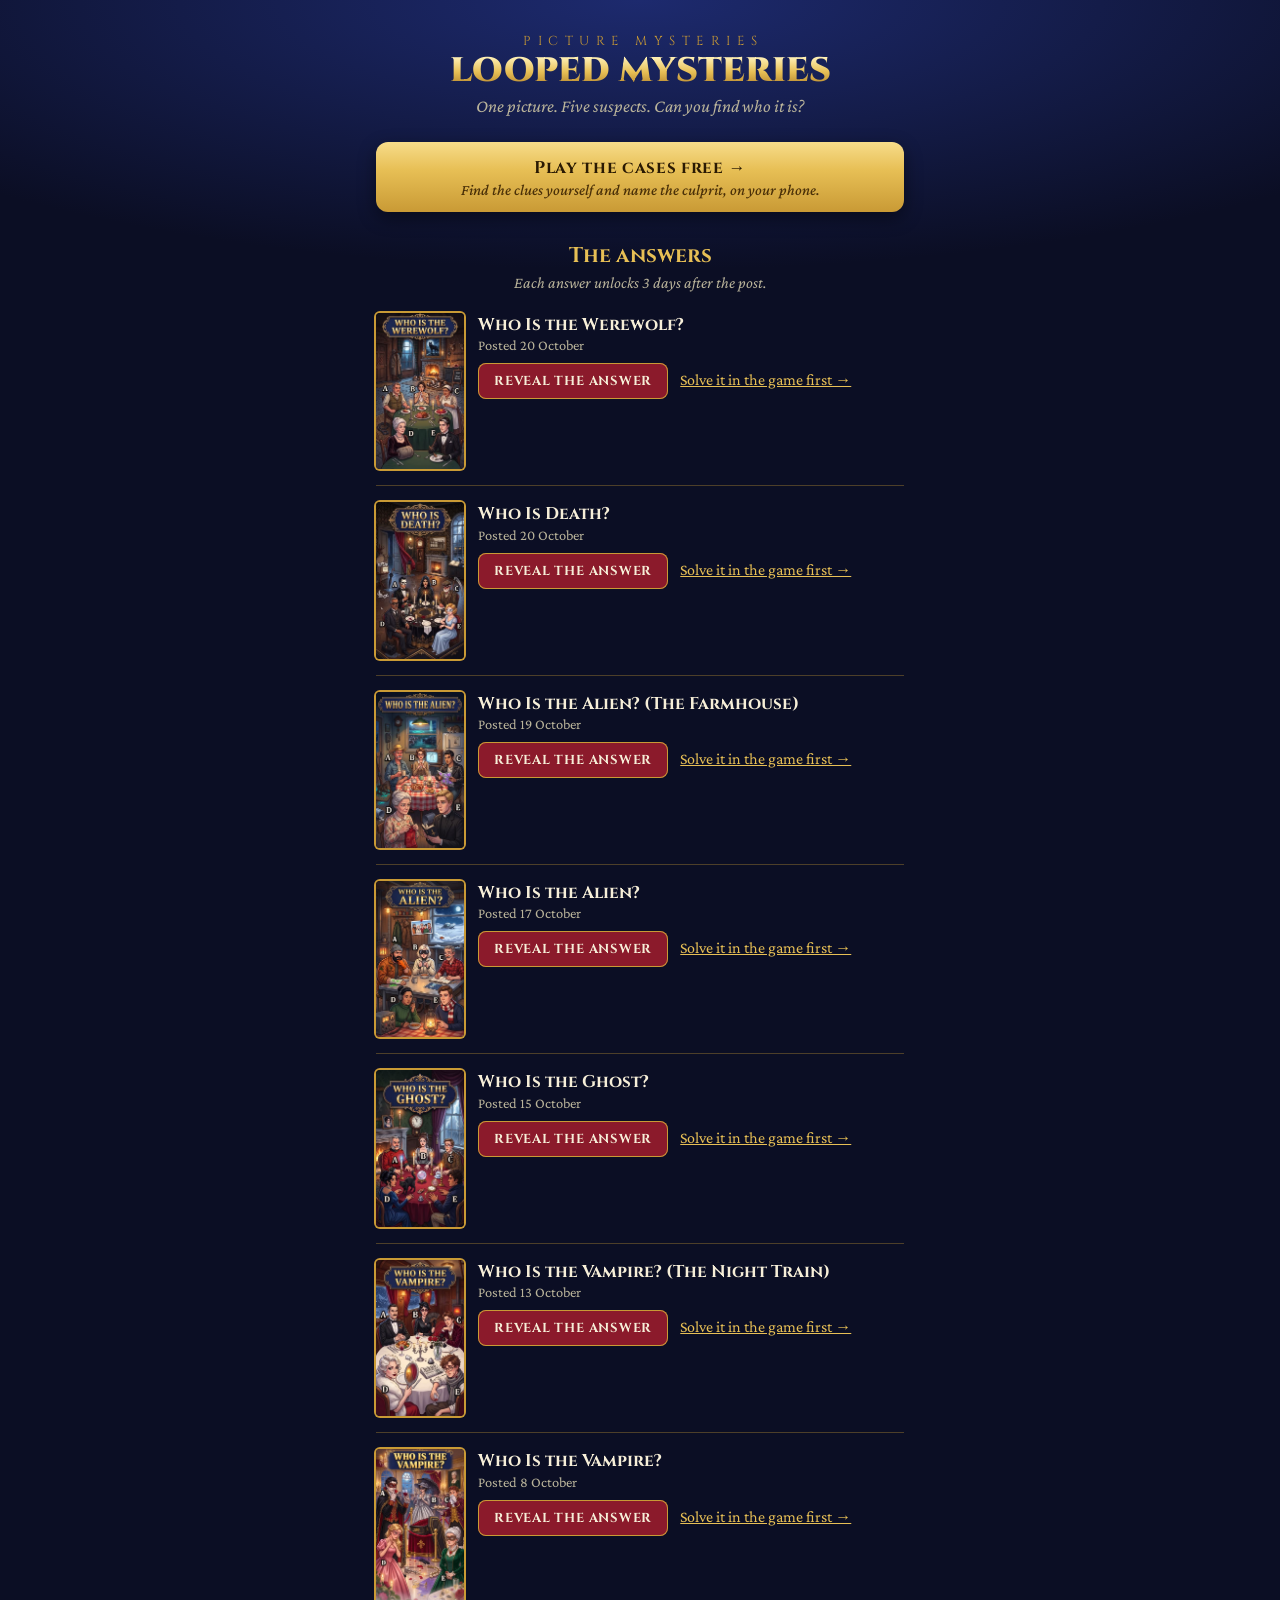
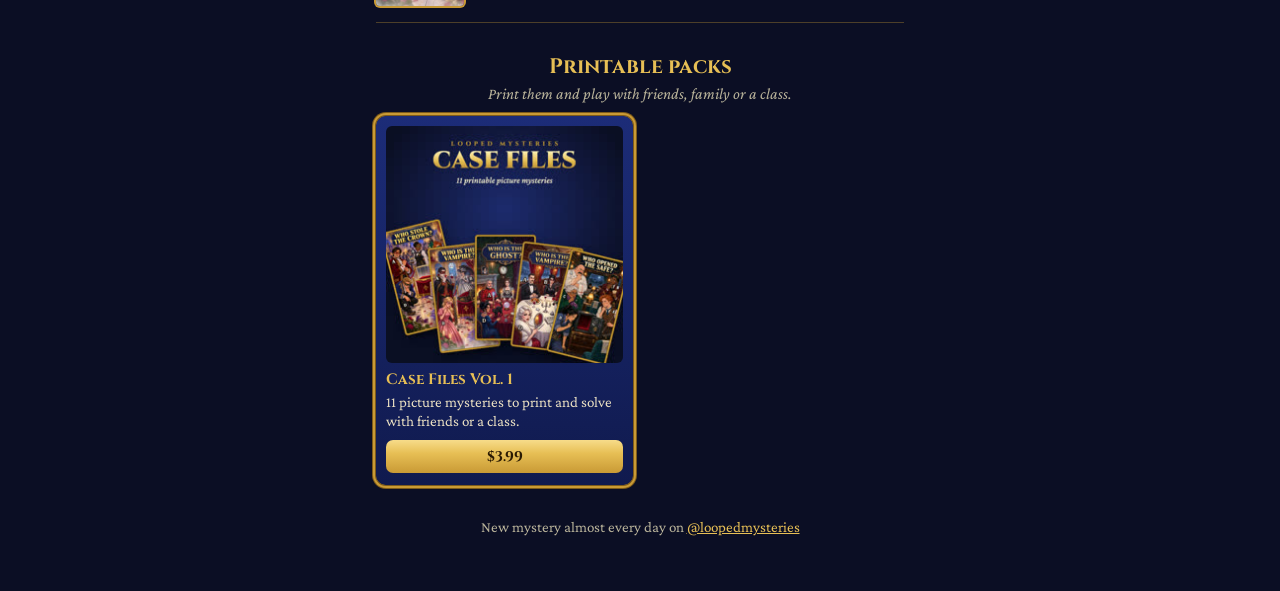
==== index.html @ ad39ccb7 "Looped Mysteries site on its own domain Co-Authored-By: Claude Opus 5.5 <noreply@anthropic.com>" ====
<!doctype html>
<html lang="en">
<head>
<meta charset="utf-8" />
<meta name="viewport" content="width=device-width, initial-scale=1" />
<title>Looped Mysteries</title>
<meta name="description" content="Play the Looped Mysteries picture puzzles free on your phone, and check the answers to every case from Instagram." />
<meta name="theme-color" content="#0b0e24" />
<link rel="preconnect" href="https://fonts.googleapis.com" />
<link rel="preconnect" href="https://fonts.gstatic.com" crossorigin />
<link href="https://fonts.googleapis.com/css2?family=Cinzel:wght@700;900&family=Crimson+Pro:ital,wght@0,500;0,700;1,500&display=swap" rel="stylesheet" />
<style>
:root { --gold: #e7bf55; --gold-mid: #c99a35; --gold-deep: #7d5a1a; --ink: #0b0e24; --text: #f6eed8; --muted: #b9b39a; --wine: #8b1a2b; }
* { box-sizing: border-box; }
body { margin: 0; background: radial-gradient(ellipse 120% 50% at 50% 0%, #1d2a6e 0%, var(--ink) 60%) fixed, var(--ink);
  color: var(--text); font-family: 'Crimson Pro', Georgia, serif; font-size: 18px; }
main { max-width: 560px; margin: 0 auto; padding: 32px 16px 56px; }
.display { font-family: 'Cinzel', Georgia, serif; }
header { text-align: center; margin-bottom: 26px; }
header .kicker { font-size: 13px; letter-spacing: 0.5em; padding-left: 0.5em; color: var(--gold-mid); }
header h1 { margin: 4px 0 6px; font-size: 34px; font-weight: 900; line-height: 1.05;
  background: linear-gradient(180deg, #fff1b8 8%, var(--gold) 50%, #b0802a 92%); -webkit-background-clip: text; background-clip: text; color: transparent; }
header p { margin: 0; color: var(--muted); font-style: italic; }
section h2.title { margin: 30px 0 4px; text-align: center; font-family: 'Cinzel', Georgia, serif; font-size: 21px; color: var(--gold); }
section .lead { margin: 0 0 6px; text-align: center; color: var(--muted); font-style: italic; font-size: 16px; }
.packs { display: grid; grid-template-columns: 1fr 1fr; gap: 14px; margin-top: 14px; }
.pack { display: flex; flex-direction: column; padding: 10px 10px 12px; border-radius: 10px; text-decoration: none; color: var(--text);
  background: linear-gradient(180deg, #1c2c78, #101a4e); box-shadow: 0 0 0 1px var(--gold-deep), 0 0 0 3px var(--gold-mid), 0 0 0 4px var(--gold-deep); }
.pack img { width: 100%; aspect-ratio: 1; object-fit: cover; border-radius: 6px; margin-bottom: 8px; }
.pack b { font-family: 'Cinzel', Georgia, serif; font-size: 15px; line-height: 1.2; color: var(--gold); }
.pack span { flex: 1; margin: 4px 0 10px; font-size: 15px; line-height: 1.25; color: #e9dfc2; }
.pack .go { flex: none; margin: 0; padding: 7px 0; border-radius: 7px; text-align: center; background: linear-gradient(180deg, #f7dc8a, var(--gold) 40%, var(--gold-mid));
  color: #2a1a03; font-family: 'Cinzel', Georgia, serif; font-weight: 700; font-size: 14px; }
.solve { display: inline-block; margin-left: 12px; color: var(--gold); font-size: 16px; }
.play { display: block; margin: 0 0 22px; padding: 14px 18px; border-radius: 12px; text-align: center; text-decoration: none;
  background: linear-gradient(180deg, #f7dc8a, var(--gold) 40%, var(--gold-mid)); color: #2a1a03;
  font-family: 'Cinzel', Georgia, serif; font-weight: 700; font-size: 17px; letter-spacing: 0.04em; box-shadow: 0 6px 18px rgba(0,0,0,0.45); }
.play span { display: block; margin-top: 2px; font-family: 'Crimson Pro', Georgia, serif; font-weight: 500; font-style: italic; font-size: 15.5px; letter-spacing: 0; color: #4a3008; }
.cta-free { display: block; margin: 14px 0 0; text-align: center; color: var(--gold); font-size: 16.5px; }
.more { display: inline-block; margin-top: 8px; color: var(--gold); font-size: 16px; }
.case { display: grid; grid-template-columns: 88px minmax(0, 1fr); gap: 14px; padding: 16px 0; border-bottom: 1px solid rgba(201,154,53,0.35); }
.case img { width: 88px; aspect-ratio: 9 / 16; object-fit: cover; border-radius: 4px; box-shadow: 0 0 0 2px var(--gold-mid); }
.case h2 { margin: 2px 0 2px; font-family: 'Cinzel', Georgia, serif; font-size: 17px; line-height: 1.2; }
.case .date { color: var(--muted); font-size: 14.5px; margin-bottom: 10px; }
.reveal { padding: 9px 16px; border: 0; border-radius: 8px; cursor: pointer; background: var(--wine); color: var(--text);
  box-shadow: inset 0 0 0 1px var(--gold-mid); font-family: 'Cinzel', Georgia, serif; font-weight: 700; font-size: 13px; letter-spacing: 0.06em; }
.locked { color: var(--muted); font-style: italic; font-size: 16px; }
.reveal.early { display: inline-block; margin-top: 10px; padding: 10px 16px; text-decoration: none; color: #1a1206;
  background: linear-gradient(180deg, #f7dc8a 0%, var(--gold) 45%, var(--gold-mid) 100%); box-shadow: 0 4px 12px rgba(0,0,0,0.4); }
.reveal.early small { display: block; margin-top: 3px; font-family: 'Crimson Pro', Georgia, serif; font-weight: 500; font-style: italic;
  font-size: 14px; letter-spacing: 0; text-transform: none; color: #3a2a10; }
.answer { font-size: 17px; line-height: 1.4; }
.answer b { font-family: 'Cinzel', Georgia, serif; color: var(--gold); }
footer { margin-top: 34px; text-align: center; color: var(--muted); font-size: 15px; }
footer a { color: var(--gold); }
</style>
</head>
<body>
<main>
  <header>
    <div class="kicker display">PICTURE MYSTERIES</div>
    <h1 class="display">LOOPED MYSTERIES</h1>
    <p>One picture. Five suspects. Can you find who it is?</p>
  </header>
  <a class="play" href="play/">Play the cases free →<span>Find the clues yourself and name the culprit, on your phone.</span></a>
  <section>
    <h2 class="title">The answers</h2>
    <p class="lead">Each answer unlocks 3 days after the post.</p>
    <div id="list"></div>
  </section>
  <section id="shop">
    <h2 class="title">Printable packs</h2>
    <p class="lead">Print them and play with friends, family or a class.</p>
    <div class="packs" id="packs"></div>
  </section>
  <footer>New mystery almost every day on <a href="https://www.instagram.com/loopedmysteries/">@loopedmysteries</a></footer>
</main>
<script>
const PACKS = [{"url": "https://loopedmysteries.gumroad.com/l/case-files-vol-1", "image": "img/pack-vol1.jpg", "title": "Case Files Vol. 1", "text": "11 picture mysteries to print and solve with friends or a class.", "price": "$3.99"}, {"url": "https://loopedmysteries.gumroad.com/l/halloween-mystery-night", "image": "img/pack-halloween.jpg", "title": "Halloween Mystery Night", "text": "6 spooky cases plus invitations, ballot cards and a scoreboard for your party.", "price": "$4.99", "until": "2026-11-01"}];
const FREE_URL = "";
const UNLOCK_DAYS = 3;
const CASES = [{"id": "werewolf", "title": "Who Is the Werewolf?", "posted": "2026-10-20", "culprit": "E", "who": "The Young Lord", "answer": "The wolf in the painting has a pale streak on its head, just like the white streak in the Young Lord's hair. And he is the one guest who won't touch silver: gloves on at dinner, a wooden spoon, his silver fork and knife left alone.", "game": true}, {"id": "death", "title": "Who Is Death?", "posted": "2026-10-20", "culprit": "E", "who": "The Young Guest", "answer": "The appointment book on the sideboard says it: someone is expected tonight at 12:00. It is two minutes to midnight, and the Young Guest is keeping an eye on her watch. Every other sign of Death in this room has an ordinary explanation. Hers doesn't.", "game": true}, {"id": "alien2", "title": "Who Is the Alien? (The Farmhouse)", "posted": "2026-10-19", "culprit": "E", "who": "The Preacher", "answer": "Look at the church picnic flyer on the fridge: the town's pastor is an old bald man. This young 'preacher' looks like the sketch on the news, his car is parked at the crop circle, and he is holding his Bible upside down.", "game": true}, {"id": "alien", "title": "Who Is the Alien?", "posted": "2026-10-17", "culprit": "E", "who": "The Glaciologist", "answer": "Look at the team photo: the real Glaciologist wears the same striped scarf, but he has a beard and glasses. Something walked in from that saucer tonight and took his place, almost perfectly.", "game": true}, {"id": "ghost", "title": "Who Is the Ghost?", "posted": "2026-10-15", "culprit": "D", "who": "The Heiress", "answer": "Look at the mantelpiece: a photograph tied with a black mourning ribbon, and the girl in it is the Heiress. Cats always know. That is why it hisses at her.", "game": true}, {"id": "train", "title": "Who Is the Vampire? (The Night Train)", "posted": "2026-10-13", "culprit": "E", "who": "The Student in the scarf", "answer": "Read the newspaper: BURIED YESTERDAY, above a photo of the Student. The stain on his scarf is where he was bitten. He died, and he rose again.", "game": true}, {"id": "vampire", "title": "Who Is the Vampire?", "posted": "2026-10-08", "culprit": "E", "who": "The Countess", "answer": "The portrait on the wall is three hundred years old, and it shows the Countess exactly as she stands tonight, down to the ruby brooch. She has not aged a day.", "game": true}];

// Records a click event in GoatCounter when the counter is on; does nothing otherwise.
const track = (path, title) => window.goatcounter && window.goatcounter.count && window.goatcounter.count({ path, title, event: true });

const today = new Date();
document.querySelector('.play').addEventListener('click', () => track('click-play', 'Play the cases'));

const shop = document.getElementById('packs');
for (const pack of PACKS) {
  if (pack.until && today >= new Date(pack.until + 'T00:00:00')) continue;
  const card = document.createElement('a');
  card.className = 'pack';
  card.href = pack.url;
  card.innerHTML = `<img src="${pack.image}" alt="" loading="lazy" /><b>${pack.title}</b><span>${pack.text}</span><div class="go">${pack.price}</div>`;
  card.addEventListener('click', () => track(`click-pack-${pack.title}`, `Shop: ${pack.title}`));
  shop.append(card);
}
if (FREE_URL) {
  shop.insertAdjacentHTML('afterend', `<a class="cta-free" href="${FREE_URL}">Or try 3 printable cases for free →</a>`);
  document.querySelector('.cta-free').addEventListener('click', () => track('click-free-sample', 'Free sample link'));
}

const list = document.getElementById('list');
for (const [i, c] of CASES.entries()) {
  const posted = new Date(c.posted + 'T12:00:00');
  const unlock = new Date(posted.getTime() + UNLOCK_DAYS * 86400000);
  const row = document.createElement('div');
  row.className = 'case';
  // The first rows are on screen at once, so only the rest wait to load.
  row.innerHTML = `<img src="img/${c.id}.jpg" alt="" ${i < 3 ? '' : 'loading="lazy"'} />
    <div><h2>${c.title}</h2><div class="date">Posted ${posted.toLocaleDateString('en-GB', { day: 'numeric', month: 'long' })}</div><div class="slot"></div></div>`;
  const slot = row.querySelector('.slot');
  if (today < unlock) {
    slot.innerHTML = `<div class="locked">Still under investigation. Answer unlocks on ${unlock.toLocaleDateString('en-GB', { day: 'numeric', month: 'long' })}.</div>`;
    // Can't wait: the game sells early access to the locked case, and solving it shows the answer.
    const early = document.createElement('a');
    early.className = 'reveal early';
    early.href = `play/?case=${c.id}`;
    early.innerHTML = 'Can’t wait? Play it now<small>Solve it in the game and see the answer today</small>';
    early.addEventListener('click', () => track(`click-early-${c.id}`, `Play now: ${c.title}`));
    slot.append(early);
  } else {
    const button = document.createElement('button');
    button.className = 'reveal';
    button.textContent = 'REVEAL THE ANSWER';
    button.addEventListener('click', () => {
      track(`reveal-${c.id}`, `Reveal: ${c.title}`);
      slot.innerHTML = `<div class="answer"><b>${c.culprit}</b> · ${c.who}. ${c.answer}</div>
        <a class="more" href="#shop">More mysteries to print ↓</a>`;
    });
    slot.append(button);
    // Every listed case is in the web game: invite a try before the answer.
    {
      const solve = document.createElement('a');
      solve.className = 'solve';
      solve.href = `play/?case=${c.id}`;
      solve.textContent = 'Solve it in the game first →';
      solve.addEventListener('click', () => track(`click-solve-${c.id}`, `Solve in game: ${c.title}`));
      slot.append(solve);
    }
  }
  list.append(row);
}
</script>
</body>
</html>
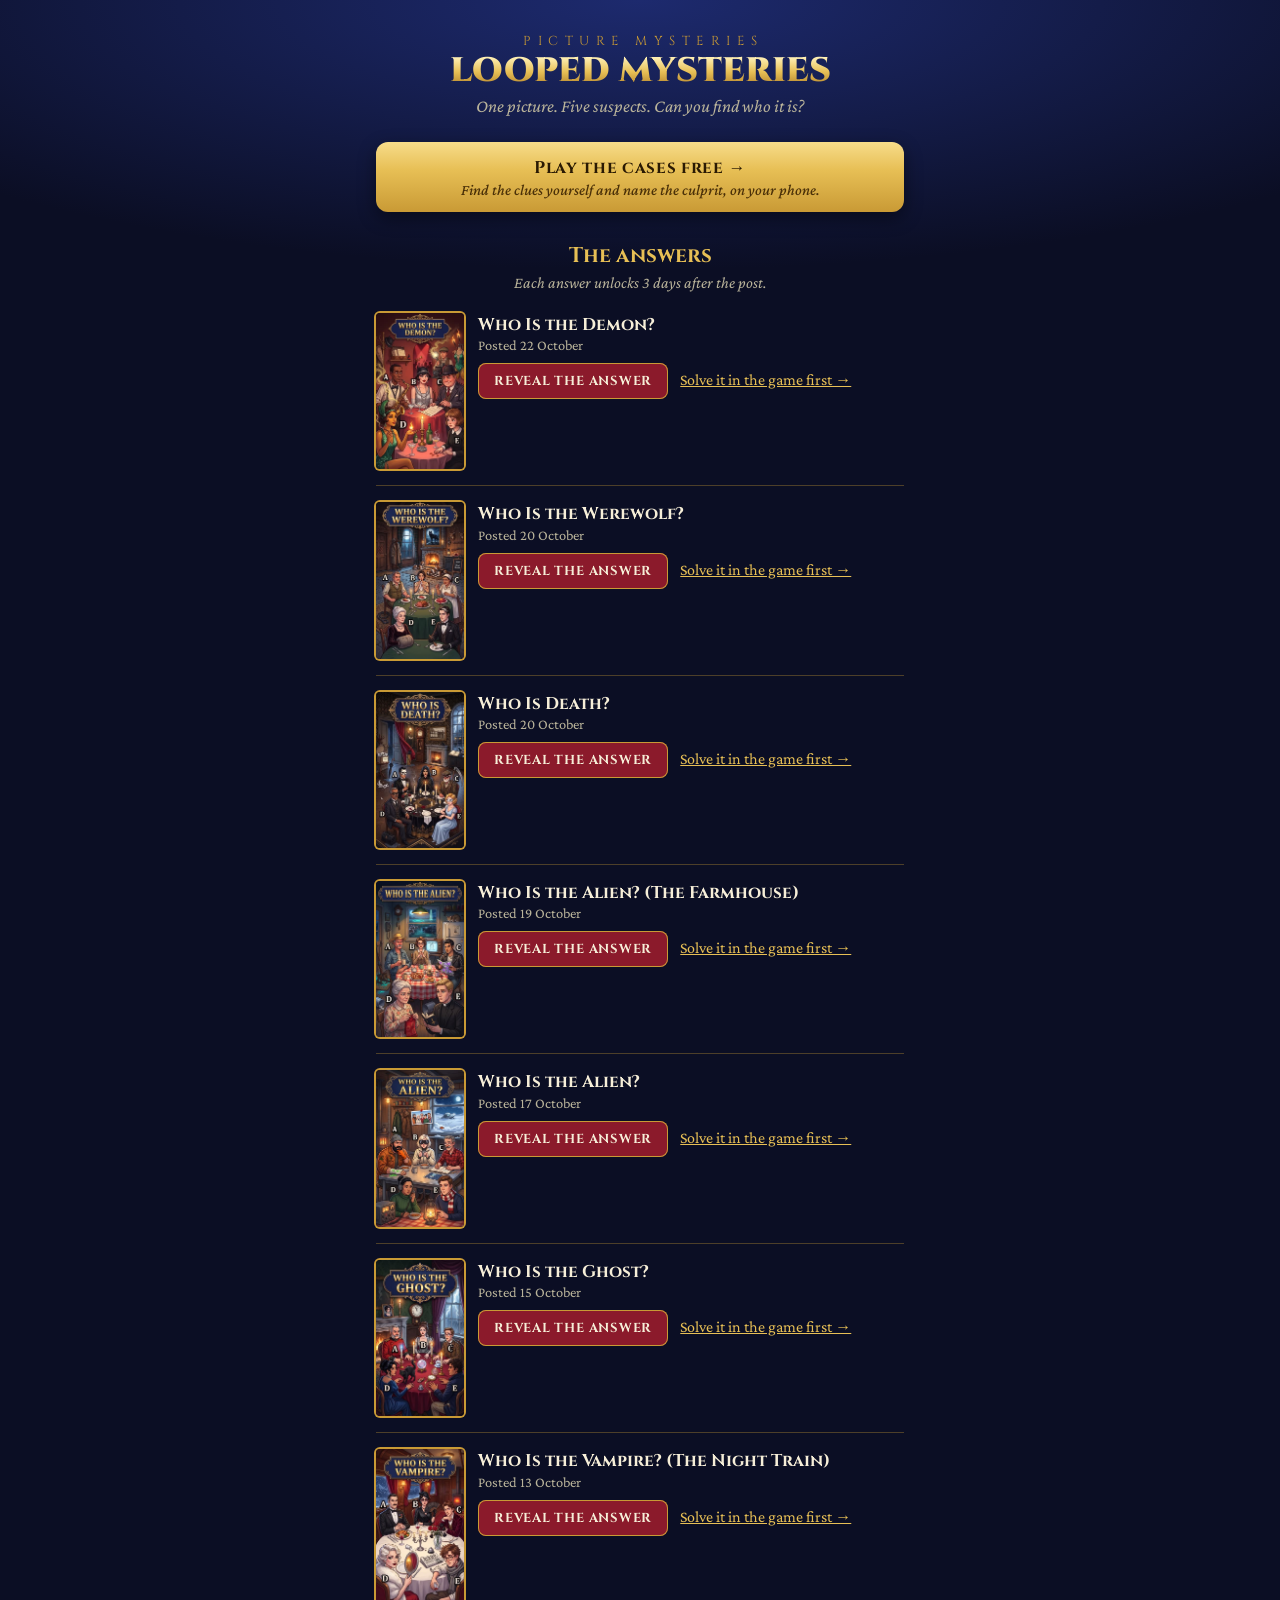
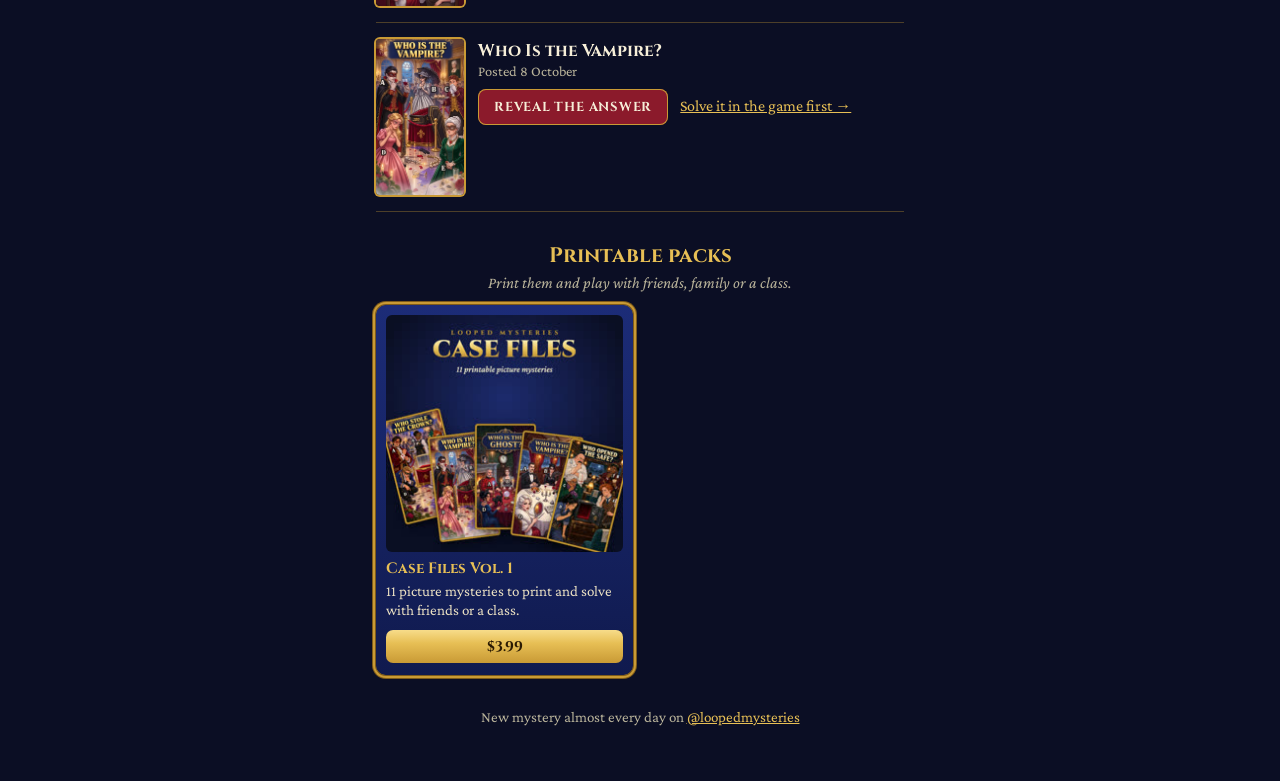
==== commit 9e4a0ffd: "Update Looped Mysteries answers page and game Co-Authored-By: Claude Opus 5.5 <noreply@anthropic.com" ====
--- a/index.html
+++ b/index.html
@@ -6,6 +6,15 @@
 <title>Looped Mysteries</title>
 <meta name="description" content="Play the Looped Mysteries picture puzzles free on your phone, and check the answers to every case from Instagram." />
 <meta name="theme-color" content="#0b0e24" />
+<meta property="og:type" content="website" />
+<meta property="og:site_name" content="Looped Mysteries" />
+<meta property="og:title" content="Looped Mysteries · Play free" />
+<meta property="og:description" content="Picture mysteries you solve on your phone. Find the clues, name the culprit. Free cases, a new one every week." />
+<meta property="og:url" content="https://loopedmysteries.me/" />
+<meta property="og:image" content="https://loopedmysteries.me/og.jpg" />
+<meta property="og:image:width" content="1200" />
+<meta property="og:image:height" content="1200" />
+<meta name="twitter:card" content="summary_large_image" />
 <link rel="preconnect" href="https://fonts.googleapis.com" />
 <link rel="preconnect" href="https://fonts.gstatic.com" crossorigin />
 <link href="https://fonts.googleapis.com/css2?family=Cinzel:wght@700;900&family=Crimson+Pro:ital,wght@0,500;0,700;1,500&display=swap" rel="stylesheet" />
@@ -79,7 +88,7 @@
 const PACKS = [{"url": "https://loopedmysteries.gumroad.com/l/case-files-vol-1", "image": "img/pack-vol1.jpg", "title": "Case Files Vol. 1", "text": "11 picture mysteries to print and solve with friends or a class.", "price": "$3.99"}, {"url": "https://loopedmysteries.gumroad.com/l/halloween-mystery-night", "image": "img/pack-halloween.jpg", "title": "Halloween Mystery Night", "text": "6 spooky cases plus invitations, ballot cards and a scoreboard for your party.", "price": "$4.99", "until": "2026-11-01"}];
 const FREE_URL = "";
 const UNLOCK_DAYS = 3;
-const CASES = [{"id": "werewolf", "title": "Who Is the Werewolf?", "posted": "2026-10-20", "culprit": "E", "who": "The Young Lord", "answer": "The wolf in the painting has a pale streak on its head, just like the white streak in the Young Lord's hair. And he is the one guest who won't touch silver: gloves on at dinner, a wooden spoon, his silver fork and knife left alone.", "game": true}, {"id": "death", "title": "Who Is Death?", "posted": "2026-10-20", "culprit": "E", "who": "The Young Guest", "answer": "The appointment book on the sideboard says it: someone is expected tonight at 12:00. It is two minutes to midnight, and the Young Guest is keeping an eye on her watch. Every other sign of Death in this room has an ordinary explanation. Hers doesn't.", "game": true}, {"id": "alien2", "title": "Who Is the Alien? (The Farmhouse)", "posted": "2026-10-19", "culprit": "E", "who": "The Preacher", "answer": "Look at the church picnic flyer on the fridge: the town's pastor is an old bald man. This young 'preacher' looks like the sketch on the news, his car is parked at the crop circle, and he is holding his Bible upside down.", "game": true}, {"id": "alien", "title": "Who Is the Alien?", "posted": "2026-10-17", "culprit": "E", "who": "The Glaciologist", "answer": "Look at the team photo: the real Glaciologist wears the same striped scarf, but he has a beard and glasses. Something walked in from that saucer tonight and took his place, almost perfectly.", "game": true}, {"id": "ghost", "title": "Who Is the Ghost?", "posted": "2026-10-15", "culprit": "D", "who": "The Heiress", "answer": "Look at the mantelpiece: a photograph tied with a black mourning ribbon, and the girl in it is the Heiress. Cats always know. That is why it hisses at her.", "game": true}, {"id": "train", "title": "Who Is the Vampire? (The Night Train)", "posted": "2026-10-13", "culprit": "E", "who": "The Student in the scarf", "answer": "Read the newspaper: BURIED YESTERDAY, above a photo of the Student. The stain on his scarf is where he was bitten. He died, and he rose again.", "game": true}, {"id": "vampire", "title": "Who Is the Vampire?", "posted": "2026-10-08", "culprit": "E", "who": "The Countess", "answer": "The portrait on the wall is three hundred years old, and it shows the Countess exactly as she stands tonight, down to the ruby brooch. She has not aged a day.", "game": true}];
+const CASES = [{"id": "demon", "title": "Who Is the Demon?", "posted": "2026-10-22", "culprit": "E", "who": "The Coat-Check Girl", "answer": "Two scorch marks sit right where the Coat-Check Girl's fingers rest, and hers is the only drink with no ice left: it's steaming. Whatever she is, she burns hot. Every other guest has an explanation hidden in the room. She doesn't.", "game": true}, {"id": "werewolf", "title": "Who Is the Werewolf?", "posted": "2026-10-20", "culprit": "E", "who": "The Young Lord", "answer": "The wolf in the painting has a pale streak on its head, just like the white streak in the Young Lord's hair. And he is the one guest who won't touch silver: gloves on at dinner, a wooden spoon, his silver fork and knife left alone.", "game": true}, {"id": "death", "title": "Who Is Death?", "posted": "2026-10-20", "culprit": "E", "who": "The Young Guest", "answer": "The appointment book on the sideboard says it: someone is expected tonight at 12:00. It is two minutes to midnight, and the Young Guest is keeping an eye on her watch. Every other sign of Death in this room has an ordinary explanation. Hers doesn't.", "game": true}, {"id": "alien2", "title": "Who Is the Alien? (The Farmhouse)", "posted": "2026-10-19", "culprit": "E", "who": "The Preacher", "answer": "Look at the church picnic flyer on the fridge: the town's pastor is an old bald man. This young 'preacher' looks like the sketch on the news, his car is parked at the crop circle, and he is holding his Bible upside down.", "game": true}, {"id": "alien", "title": "Who Is the Alien?", "posted": "2026-10-17", "culprit": "E", "who": "The Glaciologist", "answer": "Look at the team photo: the real Glaciologist wears the same striped scarf, but he has a beard and glasses. Something walked in from that saucer tonight and took his place, almost perfectly.", "game": true}, {"id": "ghost", "title": "Who Is the Ghost?", "posted": "2026-10-15", "culprit": "D", "who": "The Heiress", "answer": "Look at the mantelpiece: a photograph tied with a black mourning ribbon, and the girl in it is the Heiress. Cats always know. That is why it hisses at her.", "game": true}, {"id": "train", "title": "Who Is the Vampire? (The Night Train)", "posted": "2026-10-13", "culprit": "E", "who": "The Student in the scarf", "answer": "Read the newspaper: BURIED YESTERDAY, above a photo of the Student. The stain on his scarf is where he was bitten. He died, and he rose again.", "game": true}, {"id": "vampire", "title": "Who Is the Vampire?", "posted": "2026-10-08", "culprit": "E", "who": "The Countess", "answer": "The portrait on the wall is three hundred years old, and it shows the Countess exactly as she stands tonight, down to the ruby brooch. She has not aged a day.", "game": true}];
 
 // Records a click event in GoatCounter when the counter is on; does nothing otherwise.
 const track = (path, title) => window.goatcounter && window.goatcounter.count && window.goatcounter.count({ path, title, event: true });
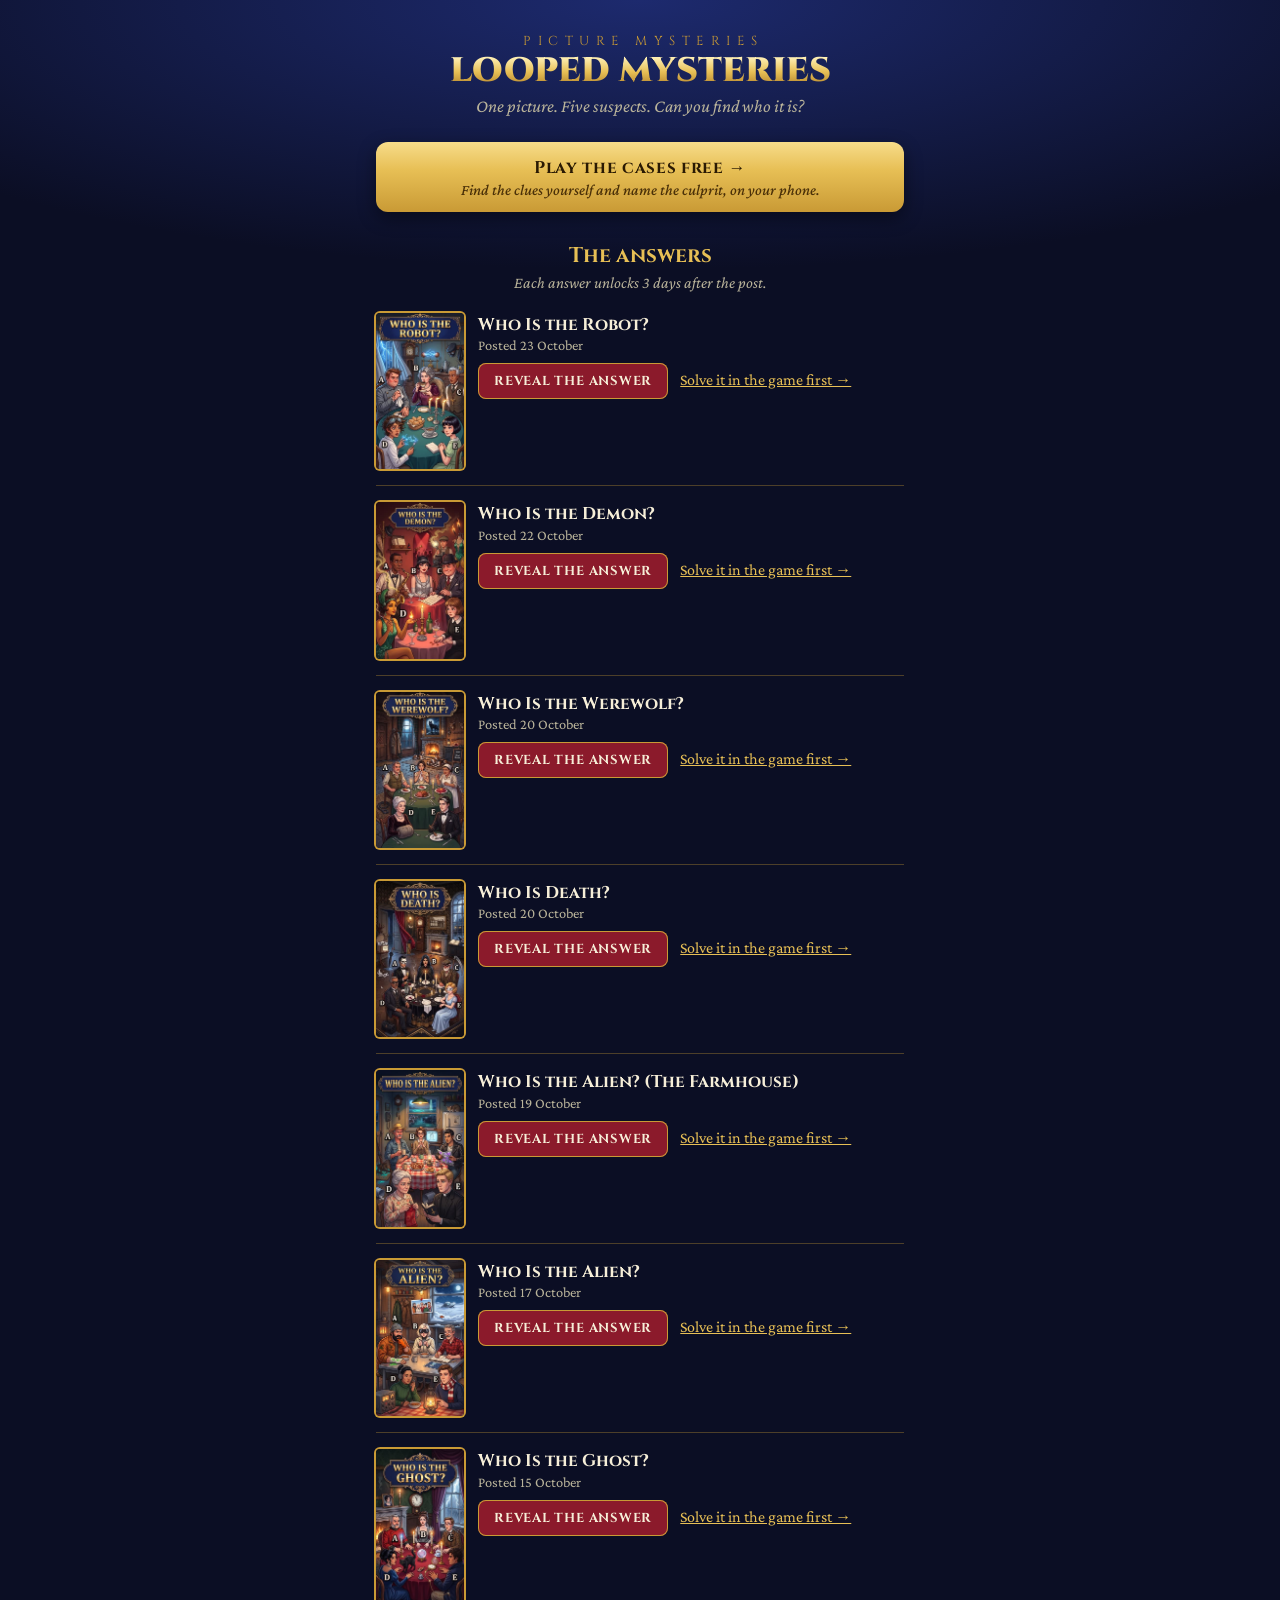
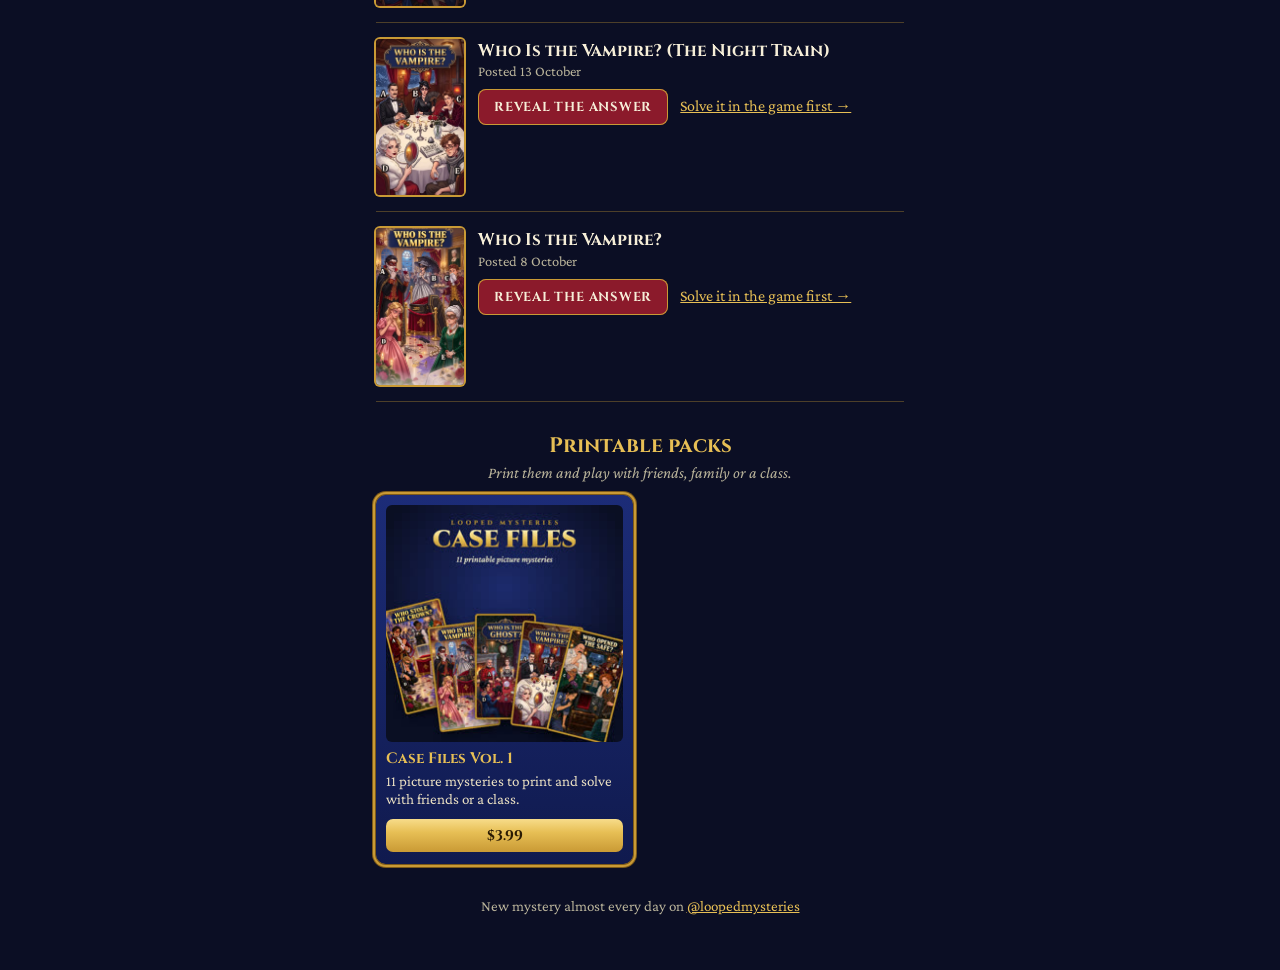
==== commit c80f0b97: "Update Looped Mysteries answers page and game Co-Authored-By: Claude Opus 5.5 <noreply@anthropic.com" ====
--- a/index.html
+++ b/index.html
@@ -88,7 +88,7 @@
 const PACKS = [{"url": "https://loopedmysteries.gumroad.com/l/case-files-vol-1", "image": "img/pack-vol1.jpg", "title": "Case Files Vol. 1", "text": "11 picture mysteries to print and solve with friends or a class.", "price": "$3.99"}, {"url": "https://loopedmysteries.gumroad.com/l/halloween-mystery-night", "image": "img/pack-halloween.jpg", "title": "Halloween Mystery Night", "text": "6 spooky cases plus invitations, ballot cards and a scoreboard for your party.", "price": "$4.99", "until": "2026-11-01"}];
 const FREE_URL = "";
 const UNLOCK_DAYS = 3;
-const CASES = [{"id": "demon", "title": "Who Is the Demon?", "posted": "2026-10-22", "culprit": "E", "who": "The Coat-Check Girl", "answer": "Two scorch marks sit right where the Coat-Check Girl's fingers rest, and hers is the only drink with no ice left: it's steaming. Whatever she is, she burns hot. Every other guest has an explanation hidden in the room. She doesn't.", "game": true}, {"id": "werewolf", "title": "Who Is the Werewolf?", "posted": "2026-10-20", "culprit": "E", "who": "The Young Lord", "answer": "The wolf in the painting has a pale streak on its head, just like the white streak in the Young Lord's hair. And he is the one guest who won't touch silver: gloves on at dinner, a wooden spoon, his silver fork and knife left alone.", "game": true}, {"id": "death", "title": "Who Is Death?", "posted": "2026-10-20", "culprit": "E", "who": "The Young Guest", "answer": "The appointment book on the sideboard says it: someone is expected tonight at 12:00. It is two minutes to midnight, and the Young Guest is keeping an eye on her watch. Every other sign of Death in this room has an ordinary explanation. Hers doesn't.", "game": true}, {"id": "alien2", "title": "Who Is the Alien? (The Farmhouse)", "posted": "2026-10-19", "culprit": "E", "who": "The Preacher", "answer": "Look at the church picnic flyer on the fridge: the town's pastor is an old bald man. This young 'preacher' looks like the sketch on the news, his car is parked at the crop circle, and he is holding his Bible upside down.", "game": true}, {"id": "alien", "title": "Who Is the Alien?", "posted": "2026-10-17", "culprit": "E", "who": "The Glaciologist", "answer": "Look at the team photo: the real Glaciologist wears the same striped scarf, but he has a beard and glasses. Something walked in from that saucer tonight and took his place, almost perfectly.", "game": true}, {"id": "ghost", "title": "Who Is the Ghost?", "posted": "2026-10-15", "culprit": "D", "who": "The Heiress", "answer": "Look at the mantelpiece: a photograph tied with a black mourning ribbon, and the girl in it is the Heiress. Cats always know. That is why it hisses at her.", "game": true}, {"id": "train", "title": "Who Is the Vampire? (The Night Train)", "posted": "2026-10-13", "culprit": "E", "who": "The Student in the scarf", "answer": "Read the newspaper: BURIED YESTERDAY, above a photo of the Student. The stain on his scarf is where he was bitten. He died, and he rose again.", "game": true}, {"id": "vampire", "title": "Who Is the Vampire?", "posted": "2026-10-08", "culprit": "E", "who": "The Countess", "answer": "The portrait on the wall is three hundred years old, and it shows the Countess exactly as she stands tonight, down to the ruby brooch. She has not aged a day.", "game": true}];
+const CASES = [{"id": "robot", "title": "Who Is the Robot?", "posted": "2026-10-23", "culprit": "E", "who": "The Inventor's Niece", "answer": "The storm tosses every napkin and every hair at the table except hers. And the little compass by the candles does not point north: its red needle points straight at the Inventor's Niece. Something inside her is made of metal.", "game": true}, {"id": "demon", "title": "Who Is the Demon?", "posted": "2026-10-22", "culprit": "E", "who": "The Coat-Check Girl", "answer": "Two scorch marks sit right where the Coat-Check Girl's fingers rest, and hers is the only drink with no ice left: it's steaming. Whatever she is, she burns hot. Every other guest has an explanation hidden in the room. She doesn't.", "game": true}, {"id": "werewolf", "title": "Who Is the Werewolf?", "posted": "2026-10-20", "culprit": "E", "who": "The Young Lord", "answer": "The wolf in the painting has a pale streak on its head, just like the white streak in the Young Lord's hair. And he is the one guest who won't touch silver: gloves on at dinner, a wooden spoon, his silver fork and knife left alone.", "game": true}, {"id": "death", "title": "Who Is Death?", "posted": "2026-10-20", "culprit": "E", "who": "The Young Guest", "answer": "The appointment book on the sideboard says it: someone is expected tonight at 12:00. It is two minutes to midnight, and the Young Guest is keeping an eye on her watch. Every other sign of Death in this room has an ordinary explanation. Hers doesn't.", "game": true}, {"id": "alien2", "title": "Who Is the Alien? (The Farmhouse)", "posted": "2026-10-19", "culprit": "E", "who": "The Preacher", "answer": "Look at the church picnic flyer on the fridge: the town's pastor is an old bald man. This young 'preacher' looks like the sketch on the news, his car is parked at the crop circle, and he is holding his Bible upside down.", "game": true}, {"id": "alien", "title": "Who Is the Alien?", "posted": "2026-10-17", "culprit": "E", "who": "The Glaciologist", "answer": "Look at the team photo: the real Glaciologist wears the same striped scarf, but he has a beard and glasses. Something walked in from that saucer tonight and took his place, almost perfectly.", "game": true}, {"id": "ghost", "title": "Who Is the Ghost?", "posted": "2026-10-15", "culprit": "D", "who": "The Heiress", "answer": "Look at the mantelpiece: a photograph tied with a black mourning ribbon, and the girl in it is the Heiress. Cats always know. That is why it hisses at her.", "game": true}, {"id": "train", "title": "Who Is the Vampire? (The Night Train)", "posted": "2026-10-13", "culprit": "E", "who": "The Student in the scarf", "answer": "Read the newspaper: BURIED YESTERDAY, above a photo of the Student. The stain on his scarf is where he was bitten. He died, and he rose again.", "game": true}, {"id": "vampire", "title": "Who Is the Vampire?", "posted": "2026-10-08", "culprit": "E", "who": "The Countess", "answer": "The portrait on the wall is three hundred years old, and it shows the Countess exactly as she stands tonight, down to the ruby brooch. She has not aged a day.", "game": true}];
 
 // Records a click event in GoatCounter when the counter is on; does nothing otherwise.
 const track = (path, title) => window.goatcounter && window.goatcounter.count && window.goatcounter.count({ path, title, event: true });
@@ -113,7 +113,8 @@
 
 const list = document.getElementById('list');
 for (const [i, c] of CASES.entries()) {
-  const posted = new Date(c.posted + 'T12:00:00');
+  // Noon Turkey time for everyone, the same moment the game opens the case.
+  const posted = new Date(c.posted + 'T12:00:00+03:00');
   const unlock = new Date(posted.getTime() + UNLOCK_DAYS * 86400000);
   const row = document.createElement('div');
   row.className = 'case';
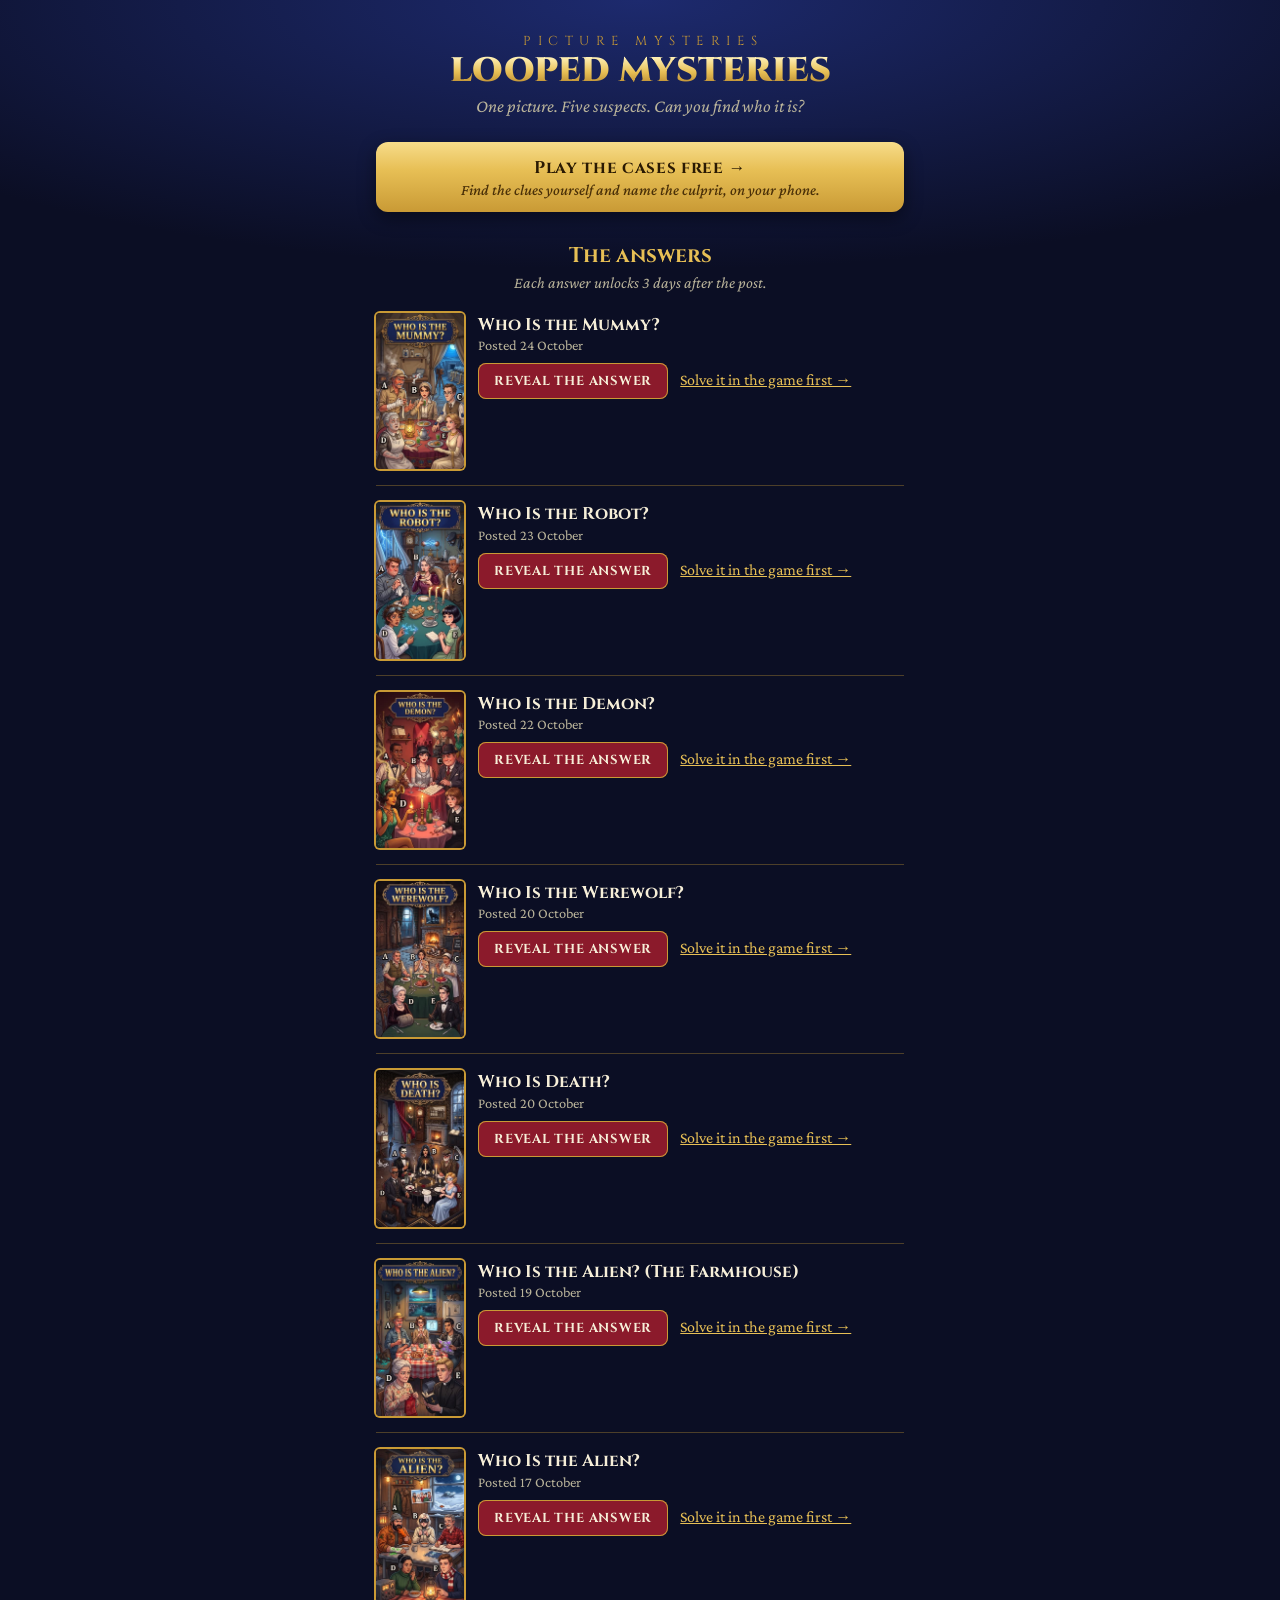
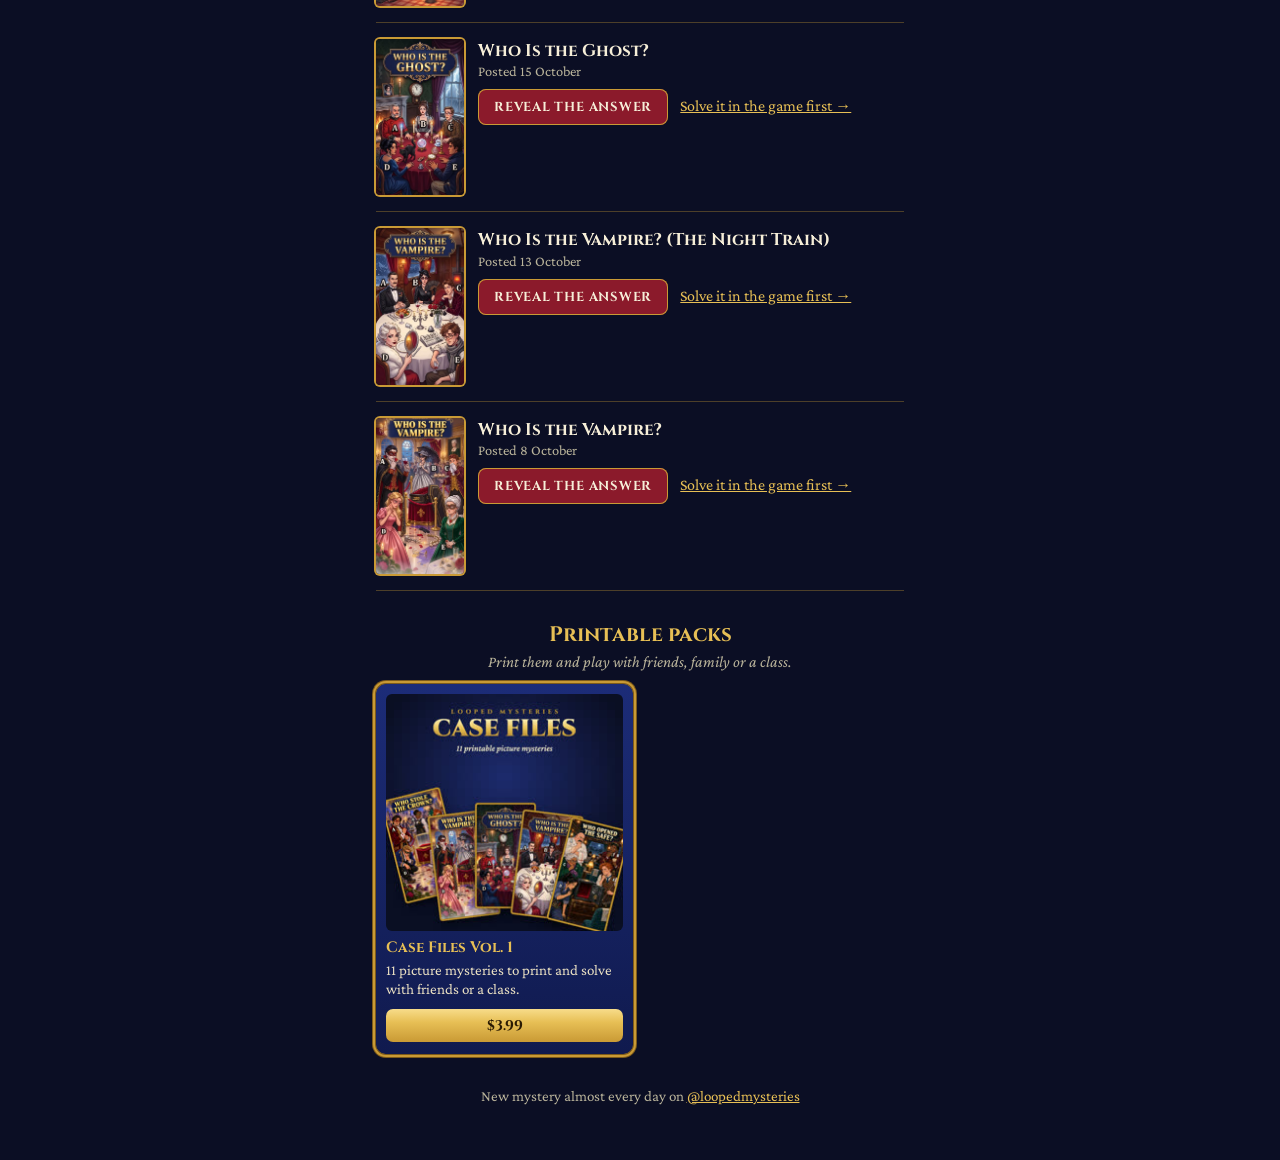
==== commit d3d9c3b5: "Update Looped Mysteries answers page and game Co-Authored-By: Claude Opus 5.5 <noreply@anthropic.com" ====
--- a/index.html
+++ b/index.html
@@ -88,7 +88,7 @@
 const PACKS = [{"url": "https://loopedmysteries.gumroad.com/l/case-files-vol-1", "image": "img/pack-vol1.jpg", "title": "Case Files Vol. 1", "text": "11 picture mysteries to print and solve with friends or a class.", "price": "$3.99"}, {"url": "https://loopedmysteries.gumroad.com/l/halloween-mystery-night", "image": "img/pack-halloween.jpg", "title": "Halloween Mystery Night", "text": "6 spooky cases plus invitations, ballot cards and a scoreboard for your party.", "price": "$4.99", "until": "2026-11-01"}];
 const FREE_URL = "";
 const UNLOCK_DAYS = 3;
-const CASES = [{"id": "robot", "title": "Who Is the Robot?", "posted": "2026-10-23", "culprit": "E", "who": "The Inventor's Niece", "answer": "The storm tosses every napkin and every hair at the table except hers. And the little compass by the candles does not point north: its red needle points straight at the Inventor's Niece. Something inside her is made of metal.", "game": true}, {"id": "demon", "title": "Who Is the Demon?", "posted": "2026-10-22", "culprit": "E", "who": "The Coat-Check Girl", "answer": "Two scorch marks sit right where the Coat-Check Girl's fingers rest, and hers is the only drink with no ice left: it's steaming. Whatever she is, she burns hot. Every other guest has an explanation hidden in the room. She doesn't.", "game": true}, {"id": "werewolf", "title": "Who Is the Werewolf?", "posted": "2026-10-20", "culprit": "E", "who": "The Young Lord", "answer": "The wolf in the painting has a pale streak on its head, just like the white streak in the Young Lord's hair. And he is the one guest who won't touch silver: gloves on at dinner, a wooden spoon, his silver fork and knife left alone.", "game": true}, {"id": "death", "title": "Who Is Death?", "posted": "2026-10-20", "culprit": "E", "who": "The Young Guest", "answer": "The appointment book on the sideboard says it: someone is expected tonight at 12:00. It is two minutes to midnight, and the Young Guest is keeping an eye on her watch. Every other sign of Death in this room has an ordinary explanation. Hers doesn't.", "game": true}, {"id": "alien2", "title": "Who Is the Alien? (The Farmhouse)", "posted": "2026-10-19", "culprit": "E", "who": "The Preacher", "answer": "Look at the church picnic flyer on the fridge: the town's pastor is an old bald man. This young 'preacher' looks like the sketch on the news, his car is parked at the crop circle, and he is holding his Bible upside down.", "game": true}, {"id": "alien", "title": "Who Is the Alien?", "posted": "2026-10-17", "culprit": "E", "who": "The Glaciologist", "answer": "Look at the team photo: the real Glaciologist wears the same striped scarf, but he has a beard and glasses. Something walked in from that saucer tonight and took his place, almost perfectly.", "game": true}, {"id": "ghost", "title": "Who Is the Ghost?", "posted": "2026-10-15", "culprit": "D", "who": "The Heiress", "answer": "Look at the mantelpiece: a photograph tied with a black mourning ribbon, and the girl in it is the Heiress. Cats always know. That is why it hisses at her.", "game": true}, {"id": "train", "title": "Who Is the Vampire? (The Night Train)", "posted": "2026-10-13", "culprit": "E", "who": "The Student in the scarf", "answer": "Read the newspaper: BURIED YESTERDAY, above a photo of the Student. The stain on his scarf is where he was bitten. He died, and he rose again.", "game": true}, {"id": "vampire", "title": "Who Is the Vampire?", "posted": "2026-10-08", "culprit": "E", "who": "The Countess", "answer": "The portrait on the wall is three hundred years old, and it shows the Countess exactly as she stands tonight, down to the ruby brooch. She has not aged a day.", "game": true}];
+const CASES = [{"id": "mummy", "title": "Who Is the Mummy?", "posted": "2026-10-24", "culprit": "E", "who": "The Young Heiress", "answer": "Everything strange at the table is explained inside the tent: bandage from the first-aid tin, sand from a day at the dig, beetles from a tipped jar, flour from the open sack. Only one thing is explained outside it. Through the tent flap the sarcophagus stands open and empty, strips of old yellowed linen hanging over its edge, and the same old linen peeks out of the Young Heiress's glove. She came out of the tomb.", "game": true}, {"id": "robot", "title": "Who Is the Robot?", "posted": "2026-10-23", "culprit": "E", "who": "The Inventor's Niece", "answer": "The storm tosses every napkin and every hair at the table except hers. And the little compass by the candles does not point north: its red needle points straight at the Inventor's Niece. Something inside her is made of metal.", "game": true}, {"id": "demon", "title": "Who Is the Demon?", "posted": "2026-10-22", "culprit": "E", "who": "The Coat-Check Girl", "answer": "Two scorch marks sit right where the Coat-Check Girl's fingers rest, and hers is the only drink with no ice left: it's steaming. Whatever she is, she burns hot. Every other guest has an explanation hidden in the room. She doesn't.", "game": true}, {"id": "werewolf", "title": "Who Is the Werewolf?", "posted": "2026-10-20", "culprit": "E", "who": "The Young Lord", "answer": "The wolf in the painting has a pale streak on its head, just like the white streak in the Young Lord's hair. And he is the one guest who won't touch silver: gloves on at dinner, a wooden spoon, his silver fork and knife left alone.", "game": true}, {"id": "death", "title": "Who Is Death?", "posted": "2026-10-20", "culprit": "E", "who": "The Young Guest", "answer": "The appointment book on the sideboard says it: someone is expected tonight at 12:00. It is two minutes to midnight, and the Young Guest is keeping an eye on her watch. Every other sign of Death in this room has an ordinary explanation. Hers doesn't.", "game": true}, {"id": "alien2", "title": "Who Is the Alien? (The Farmhouse)", "posted": "2026-10-19", "culprit": "E", "who": "The Preacher", "answer": "Look at the church picnic flyer on the fridge: the town's pastor is an old bald man. This young 'preacher' looks like the sketch on the news, his car is parked at the crop circle, and he is holding his Bible upside down.", "game": true}, {"id": "alien", "title": "Who Is the Alien?", "posted": "2026-10-17", "culprit": "E", "who": "The Glaciologist", "answer": "Look at the team photo: the real Glaciologist wears the same striped scarf, but he has a beard and glasses. Something walked in from that saucer tonight and took his place, almost perfectly.", "game": true}, {"id": "ghost", "title": "Who Is the Ghost?", "posted": "2026-10-15", "culprit": "D", "who": "The Heiress", "answer": "Look at the mantelpiece: a photograph tied with a black mourning ribbon, and the girl in it is the Heiress. Cats always know. That is why it hisses at her.", "game": true}, {"id": "train", "title": "Who Is the Vampire? (The Night Train)", "posted": "2026-10-13", "culprit": "E", "who": "The Student in the scarf", "answer": "Read the newspaper: BURIED YESTERDAY, above a photo of the Student. The stain on his scarf is where he was bitten. He died, and he rose again.", "game": true}, {"id": "vampire", "title": "Who Is the Vampire?", "posted": "2026-10-08", "culprit": "E", "who": "The Countess", "answer": "The portrait on the wall is three hundred years old, and it shows the Countess exactly as she stands tonight, down to the ruby brooch. She has not aged a day.", "game": true}];
 
 // Records a click event in GoatCounter when the counter is on; does nothing otherwise.
 const track = (path, title) => window.goatcounter && window.goatcounter.count && window.goatcounter.count({ path, title, event: true });
